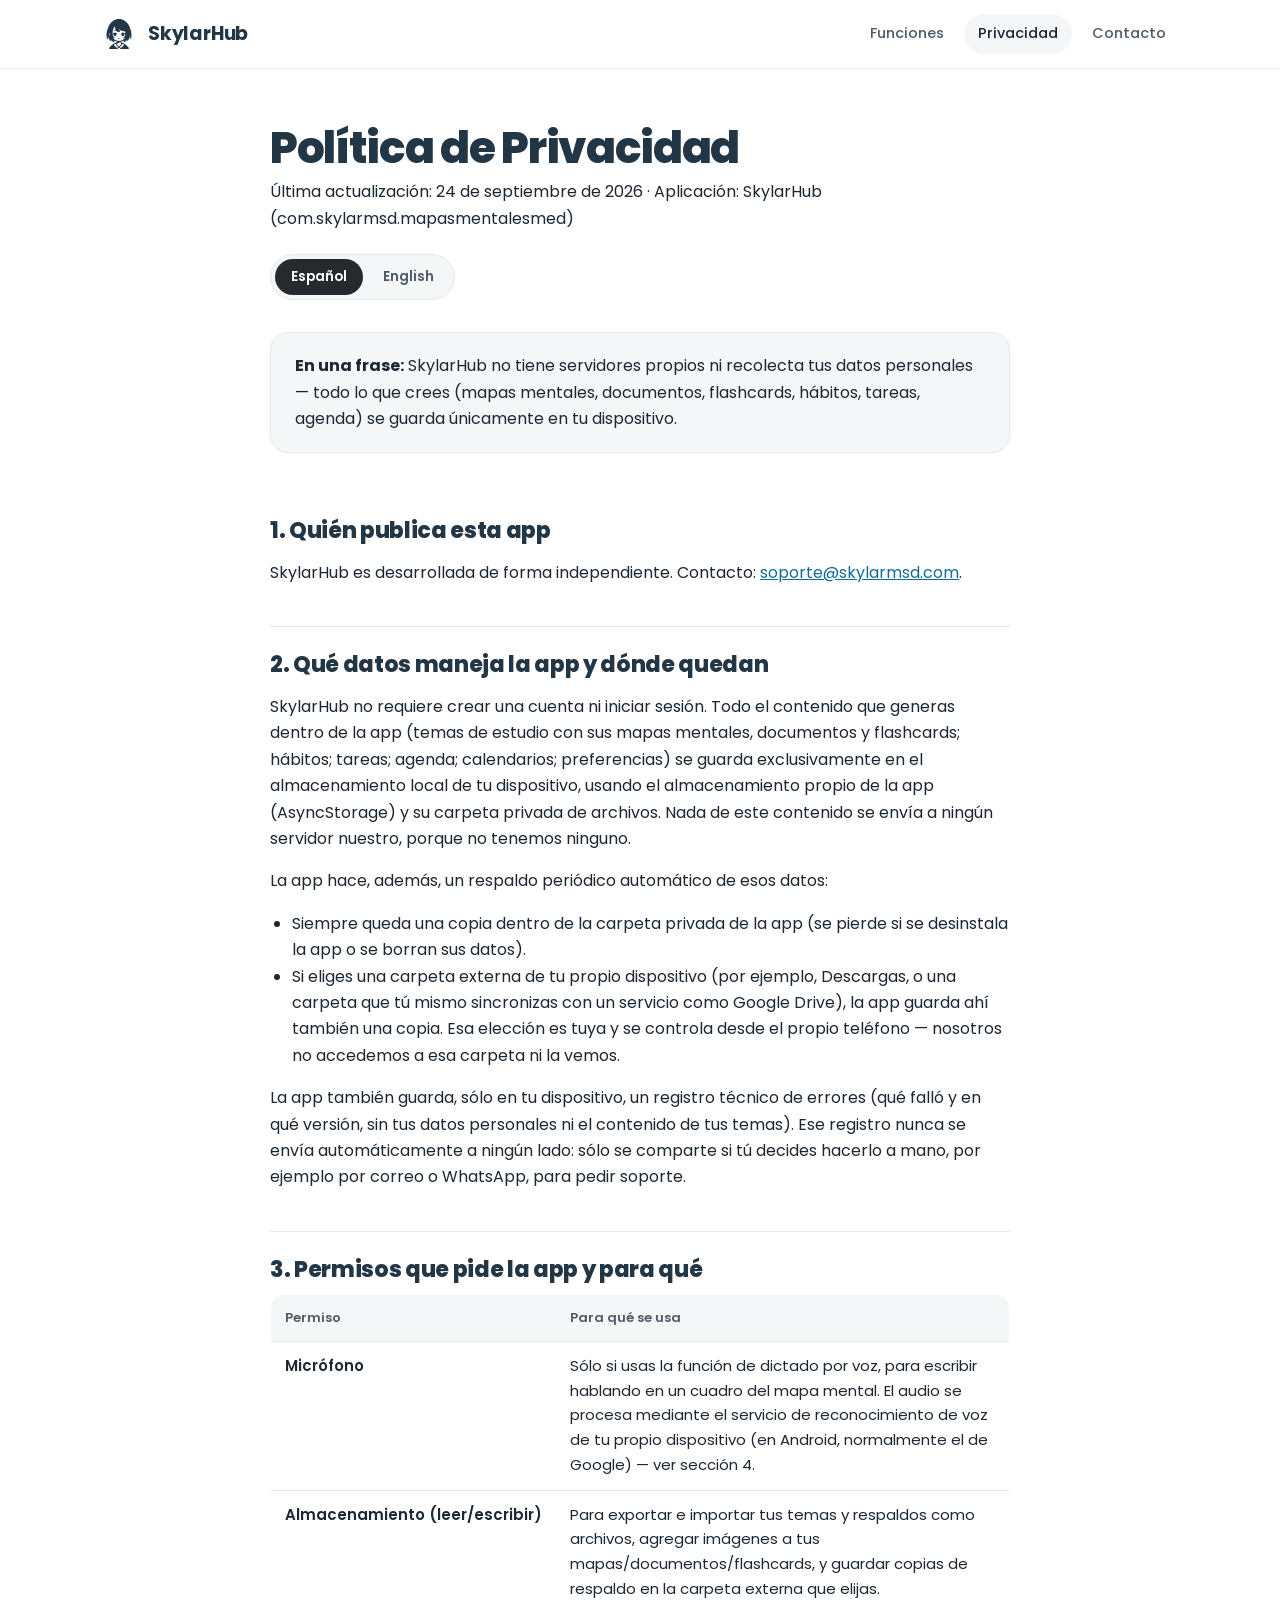
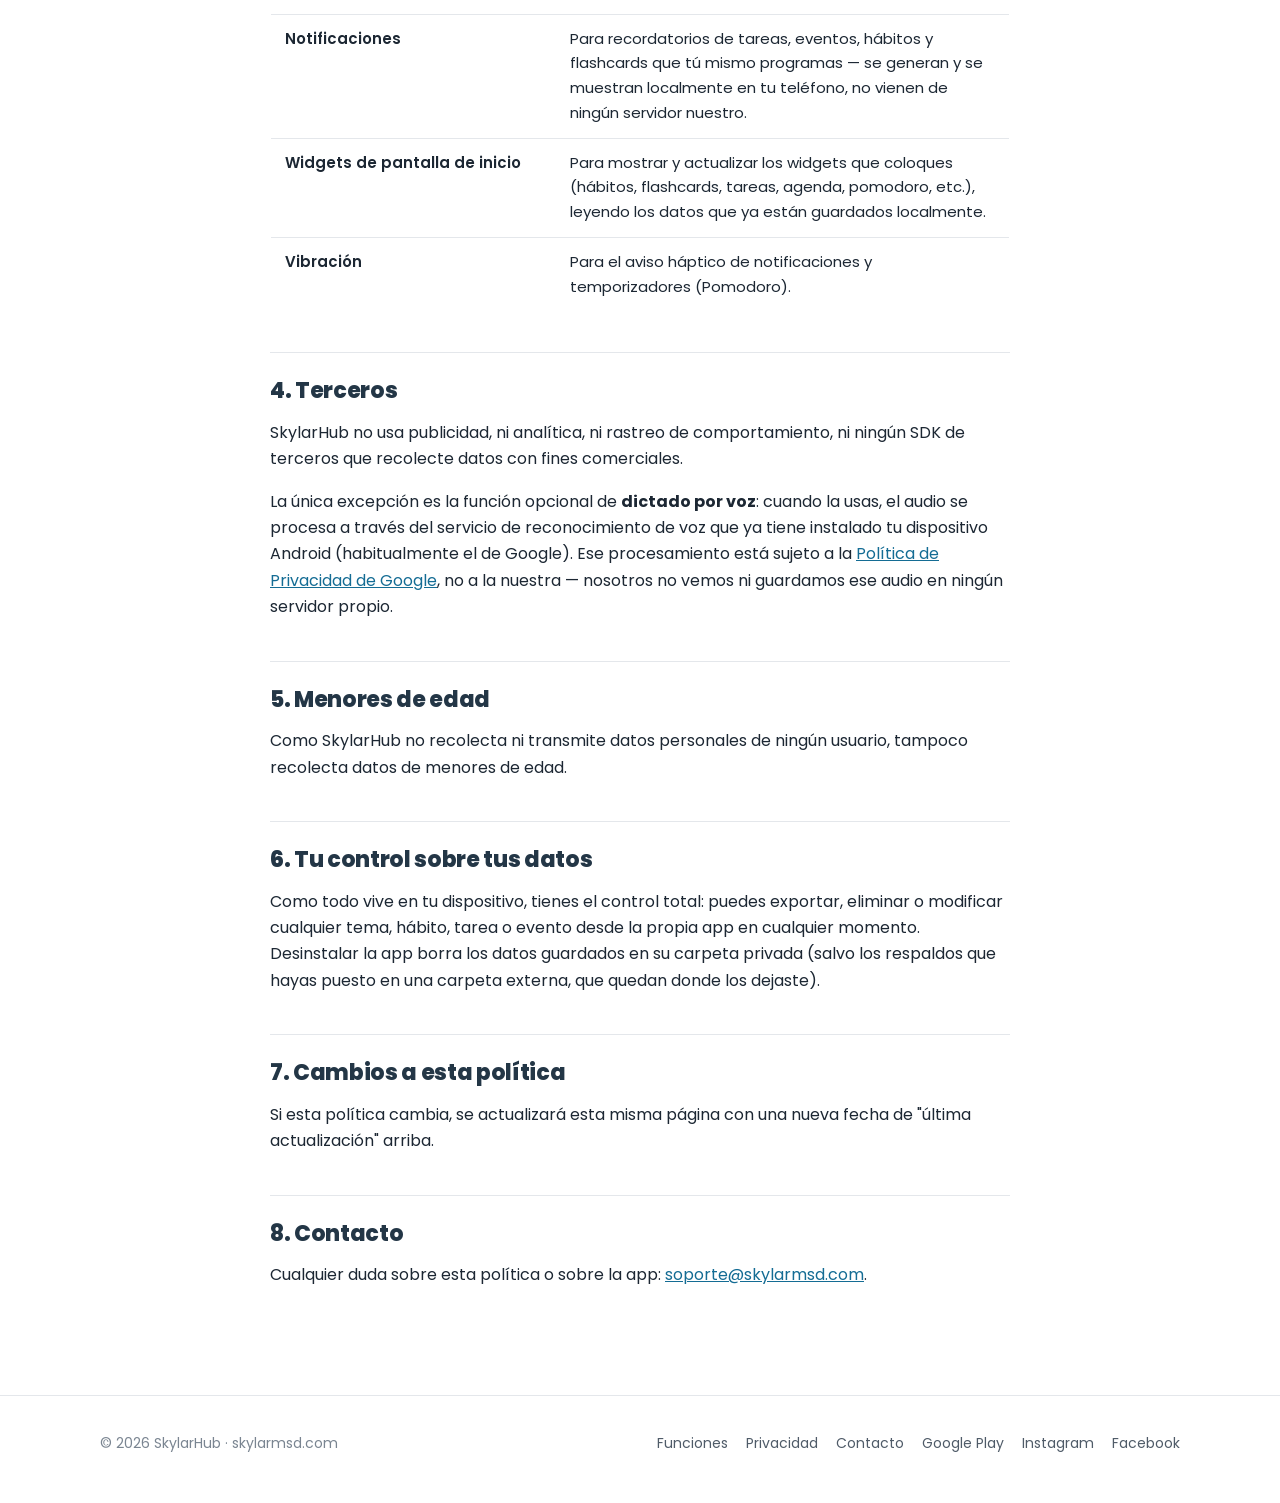
==== privacidad.html @ e709e245 "Add files via upload" ====
<!DOCTYPE html>
<html lang="es">
<head>
<meta charset="UTF-8">
<meta name="viewport" content="width=device-width, initial-scale=1">
<title>Política de Privacidad / Privacy Policy — SkylarHub</title>
<meta name="description" content="Política de privacidad de SkylarHub. La app no recolecta datos personales: todo se guarda únicamente en tu dispositivo.">
<link rel="canonical" href="https://skylarmsd.com/privacidad">
<link rel="icon" type="image/png" sizes="32x32" href="assets/favicon-32.png">
<link rel="apple-touch-icon" href="assets/apple-touch-icon.png">
<link rel="preconnect" href="https://fonts.googleapis.com">
<link rel="preconnect" href="https://fonts.gstatic.com" crossorigin>
<link href="https://fonts.googleapis.com/css2?family=Poppins:wght@400;500;600;700;800&display=swap" rel="stylesheet">
<link rel="stylesheet" href="assets/style.css">
</head>
<body>

<header class="nav">
  <div class="wrap">
    <a class="brand" href="/"><img class="logo-img" src="assets/logo.png" alt="" width="38" height="38"><span>SkylarHub</span></a>
    <nav aria-label="Principal">
      <ul>
        <li><a href="/#funciones">Funciones</a></li>
        <li><a href="/privacidad" aria-current="page">Privacidad</a></li>
        <li><a href="/#contacto">Contacto</a></li>
      </ul>
    </nav>
  </div>
</header>

<main class="doc">

  <h1 id="titulo">Política de Privacidad</h1>
  <p class="meta" id="meta">Última actualización: 24 de septiembre de 2026 · Aplicación: SkylarHub (com.skylarmsd.mapasmentalesmed)</p>

  <div class="lang" role="group" aria-label="Idioma / Language">
    <button type="button" data-l="es" aria-pressed="true">Español</button>
    <button type="button" data-l="en" aria-pressed="false">English</button>
  </div>

  <section id="es" lang="es">

    <p class="resumen"><strong>En una frase:</strong> SkylarHub no tiene servidores propios ni recolecta tus datos personales — todo lo que crees (mapas mentales, documentos, flashcards, hábitos, tareas, agenda) se guarda únicamente en tu dispositivo.</p>

    <h2>1. Quién publica esta app</h2>
    <p>SkylarHub es desarrollada de forma independiente. Contacto: <a href="mailto:soporte@skylarmsd.com">soporte@skylarmsd.com</a>.</p>

    <h2>2. Qué datos maneja la app y dónde quedan</h2>
    <p>SkylarHub no requiere crear una cuenta ni iniciar sesión. Todo el contenido que generas dentro de la app (temas de estudio con sus mapas mentales, documentos y flashcards; hábitos; tareas; agenda; calendarios; preferencias) se guarda exclusivamente en el almacenamiento local de tu dispositivo, usando el almacenamiento propio de la app (AsyncStorage) y su carpeta privada de archivos. Nada de este contenido se envía a ningún servidor nuestro, porque no tenemos ninguno.</p>
    <p>La app hace, además, un respaldo periódico automático de esos datos:</p>
    <ul>
      <li>Siempre queda una copia dentro de la carpeta privada de la app (se pierde si se desinstala la app o se borran sus datos).</li>
      <li>Si eliges una carpeta externa de tu propio dispositivo (por ejemplo, Descargas, o una carpeta que tú mismo sincronizas con un servicio como Google Drive), la app guarda ahí también una copia. Esa elección es tuya y se controla desde el propio teléfono — nosotros no accedemos a esa carpeta ni la vemos.</li>
    </ul>
    <p>La app también guarda, sólo en tu dispositivo, un registro técnico de errores (qué falló y en qué versión, sin tus datos personales ni el contenido de tus temas). Ese registro nunca se envía automáticamente a ningún lado: sólo se comparte si tú decides hacerlo a mano, por ejemplo por correo o WhatsApp, para pedir soporte.</p>

    <h2>3. Permisos que pide la app y para qué</h2>
    <table class="tabla">
      <tr><th>Permiso</th><th>Para qué se usa</th></tr>
      <tr><td>Micrófono</td><td>Sólo si usas la función de dictado por voz, para escribir hablando en un cuadro del mapa mental. El audio se procesa mediante el servicio de reconocimiento de voz de tu propio dispositivo (en Android, normalmente el de Google) — ver sección 4.</td></tr>
      <tr><td>Almacenamiento (leer/escribir)</td><td>Para exportar e importar tus temas y respaldos como archivos, agregar imágenes a tus mapas/documentos/flashcards, y guardar copias de respaldo en la carpeta externa que elijas.</td></tr>
      <tr><td>Notificaciones</td><td>Para recordatorios de tareas, eventos, hábitos y flashcards que tú mismo programas — se generan y se muestran localmente en tu teléfono, no vienen de ningún servidor nuestro.</td></tr>
      <tr><td>Widgets de pantalla de inicio</td><td>Para mostrar y actualizar los widgets que coloques (hábitos, flashcards, tareas, agenda, pomodoro, etc.), leyendo los datos que ya están guardados localmente.</td></tr>
      <tr><td>Vibración</td><td>Para el aviso háptico de notificaciones y temporizadores (Pomodoro).</td></tr>
    </table>

    <h2>4. Terceros</h2>
    <p>SkylarHub no usa publicidad, ni analítica, ni rastreo de comportamiento, ni ningún SDK de terceros que recolecte datos con fines comerciales.</p>
    <p>La única excepción es la función opcional de <strong>dictado por voz</strong>: cuando la usas, el audio se procesa a través del servicio de reconocimiento de voz que ya tiene instalado tu dispositivo Android (habitualmente el de Google). Ese procesamiento está sujeto a la <a href="https://policies.google.com/privacy" target="_blank" rel="noopener">Política de Privacidad de Google</a>, no a la nuestra — nosotros no vemos ni guardamos ese audio en ningún servidor propio.</p>

    <h2>5. Menores de edad</h2>
    <p>Como SkylarHub no recolecta ni transmite datos personales de ningún usuario, tampoco recolecta datos de menores de edad.</p>

    <h2>6. Tu control sobre tus datos</h2>
    <p>Como todo vive en tu dispositivo, tienes el control total: puedes exportar, eliminar o modificar cualquier tema, hábito, tarea o evento desde la propia app en cualquier momento. Desinstalar la app borra los datos guardados en su carpeta privada (salvo los respaldos que hayas puesto en una carpeta externa, que quedan donde los dejaste).</p>

    <h2>7. Cambios a esta política</h2>
    <p>Si esta política cambia, se actualizará esta misma página con una nueva fecha de "última actualización" arriba.</p>

    <h2>8. Contacto</h2>
    <p>Cualquier duda sobre esta política o sobre la app: <a href="mailto:soporte@skylarmsd.com">soporte@skylarmsd.com</a>.</p>

  </section>

  <section id="en" lang="en" hidden>

    <p class="resumen"><strong>In one sentence:</strong> SkylarHub has no servers of its own and does not collect your personal data — everything you create (mind maps, documents, flashcards, habits, tasks, calendar) is stored only on your device.</p>

    <h2>1. Who publishes this app</h2>
    <p>SkylarHub is developed independently. Contact: <a href="mailto:soporte@skylarmsd.com">soporte@skylarmsd.com</a>.</p>

    <h2>2. What data the app handles and where it lives</h2>
    <p>SkylarHub does not require creating an account or signing in. All the content you create inside the app (study topics with their mind maps, documents and flashcards; habits; tasks; calendar/agenda; preferences) is stored exclusively in your device's local storage, using the app's own storage (AsyncStorage) and its private file folder. None of this content is sent to any server of ours, because we don't have one.</p>
    <p>The app also makes a periodic automatic backup of that data:</p>
    <ul>
      <li>A copy always stays inside the app's private folder (lost if you uninstall the app or clear its data).</li>
      <li>If you choose an external folder on your own device (for example Downloads, or a folder you yourself sync with a service like Google Drive), the app also saves a copy there. That choice is yours and is controlled from your own phone — we do not access or see that folder.</li>
    </ul>
    <p>The app also keeps, only on your device, a technical error log (what failed and in which app version, without your personal data or your topics' content). That log is never sent anywhere automatically: it is only shared if you choose to do so manually, e.g. by email or messaging app, to request support.</p>

    <h2>3. Permissions the app requests and why</h2>
    <table class="tabla">
      <tr><th>Permission</th><th>What it's used for</th></tr>
      <tr><td>Microphone</td><td>Only if you use the voice dictation feature, to write into a mind-map box by speaking. The audio is processed through your own device's speech-recognition service (on Android, typically Google's) — see section 4.</td></tr>
      <tr><td>Storage (read/write)</td><td>To export and import your topics and backups as files, add images to your maps/documents/flashcards, and save backup copies to the external folder you choose.</td></tr>
      <tr><td>Notifications</td><td>For reminders about tasks, events, habits and flashcards that you schedule yourself — they are generated and shown locally on your phone, not sent from any server of ours.</td></tr>
      <tr><td>Home-screen widgets</td><td>To display and update the widgets you place (habits, flashcards, tasks, agenda, pomodoro, etc.), reading the data already stored locally.</td></tr>
      <tr><td>Vibration</td><td>For haptic feedback on notifications and timers (Pomodoro).</td></tr>
    </table>

    <h2>4. Third parties</h2>
    <p>SkylarHub does not use advertising, analytics, behavioral tracking, or any third-party SDK that collects data for commercial purposes.</p>
    <p>The only exception is the optional <strong>voice dictation</strong> feature: when you use it, the audio is processed through the speech-recognition service already installed on your Android device (typically Google's). That processing is subject to <a href="https://policies.google.com/privacy" target="_blank" rel="noopener">Google's Privacy Policy</a>, not ours — we never see or store that audio on any server of our own.</p>

    <h2>5. Children's privacy</h2>
    <p>Since SkylarHub does not collect or transmit personal data from any user, it does not collect data from children either.</p>

    <h2>6. Your control over your data</h2>
    <p>Since everything lives on your device, you have full control: you can export, delete or edit any topic, habit, task or event from within the app at any time. Uninstalling the app removes the data stored in its private folder (except for backups you placed yourself in an external folder, which stay where you left them).</p>

    <h2>7. Changes to this policy</h2>
    <p>If this policy changes, this same page will be updated with a new "last updated" date at the top.</p>

    <h2>8. Contact</h2>
    <p>Any questions about this policy or the app: <a href="mailto:soporte@skylarmsd.com">soporte@skylarmsd.com</a>.</p>

  </section>

</main>

<footer>
  <div class="wrap">
    <span>© <span id="y">2026</span> SkylarHub · skylarmsd.com</span>
    <nav aria-label="Pie de página">
      <a href="/#funciones">Funciones</a>
      <a href="/privacidad">Privacidad</a>
      <a href="/#contacto">Contacto</a>
      <a href="https://play.google.com/store/apps/details?id=com.skylarmsd.mapasmentalesmed" target="_blank" rel="noopener">Google Play</a>
      <a href="https://www.instagram.com/skylarmsd/" target="_blank" rel="noopener" aria-label="Instagram">Instagram</a>
      <a href="https://www.facebook.com/profile.php?id=61578050750793" target="_blank" rel="noopener" aria-label="Facebook">Facebook</a>
    </nav>
  </div>
</footer>

<script>
(function(){
  var T={
    es:{t:"Política de Privacidad",m:"Última actualización: 24 de septiembre de 2026 · Aplicación: SkylarHub (com.skylarmsd.mapasmentalesmed)"},
    en:{t:"Privacy Policy",m:"Last updated: September 24, 2026 · App: SkylarHub (com.skylarmsd.mapasmentalesmed)"}
  };
  function set(l){
    document.getElementById('es').hidden=l!=='es';
    document.getElementById('en').hidden=l!=='en';
    document.getElementById('titulo').textContent=T[l].t;
    document.getElementById('meta').textContent=T[l].m;
    document.documentElement.lang=l;
    document.querySelectorAll('.lang button').forEach(function(b){b.setAttribute('aria-pressed',b.dataset.l===l)});
    try{history.replaceState(null,'',l==='en'?'#en':location.pathname)}catch(e){}
  }
  document.querySelectorAll('.lang button').forEach(function(b){b.addEventListener('click',function(){set(b.dataset.l)})});
  if(location.hash==='#en')set('en');
  document.getElementById('y').textContent=new Date().getFullYear();
})();
</script>
</body>
</html>
---- assets/style.css ----
:root{
  --ink:#1c2733;
  --ink-2:#4f5b68;
  --ink-3:#7a8591;
  --navy:#233646;
  --bg:#ffffff;
  --bg-soft:#f5f6f8;
  --card:#ffffff;
  --line:#e4e7eb;
  --dark:#26292d;
  --on-dark:#ffffff;
  --accent:#146C94;
  --shadow:0 1px 2px rgba(20,30,40,.05),0 10px 30px rgba(20,30,40,.07);
  --radius:20px;
  --max:1120px;
  color-scheme:light dark;
}
@media (prefers-color-scheme:dark){
  :root:not([data-theme="light"]){
    --ink:#eef1f4;--ink-2:#b4bdc7;--ink-3:#8993a0;--navy:#dbe6ef;
    --bg:#111418;--bg-soft:#171b20;--card:#1a1f25;--line:#2a313a;
    --dark:#eef1f4;--on-dark:#111418;--accent:#5fb4d6;
    --shadow:0 1px 2px rgba(0,0,0,.4),0 10px 30px rgba(0,0,0,.35);
  }
  :root:not([data-theme="light"]) .logo-img{filter:brightness(0) invert(.9)}
}
*{box-sizing:border-box}
html{scroll-behavior:smooth;scroll-padding-top:84px}
body{margin:0;background:var(--bg);color:var(--ink);font-family:"Poppins",system-ui,-apple-system,"Segoe UI",Roboto,sans-serif;line-height:1.65;-webkit-font-smoothing:antialiased}
img{max-width:100%;height:auto;display:block}
a{color:var(--accent)}
.wrap{max-width:var(--max);margin:0 auto;padding:0 20px}
.sr{position:absolute;left:-9999px}

/* nav */
.nav{position:sticky;top:0;z-index:20;background:color-mix(in srgb,var(--bg) 88%,transparent);backdrop-filter:saturate(1.4) blur(12px);border-bottom:1px solid var(--line)}
.nav .wrap{display:flex;align-items:center;justify-content:space-between;height:68px}
.brand{display:flex;align-items:center;gap:10px;text-decoration:none;color:var(--navy);font-weight:700;font-size:19px;letter-spacing:-.01em}
.brand img{width:38px;height:38px}
.nav ul{display:flex;gap:6px;list-style:none;margin:0;padding:0}
.nav ul a{display:block;padding:8px 14px;border-radius:999px;text-decoration:none;color:var(--ink-2);font-size:14.5px;font-weight:500}
.nav ul a:hover,.nav ul a[aria-current]{background:var(--bg-soft);color:var(--ink)}
@media(max-width:640px){.nav ul a{padding:8px 10px;font-size:13.5px}.brand span{display:none}}

/* hero */
.hero{padding:72px 0 40px;overflow:hidden;background:radial-gradient(900px 420px at 80% 0,var(--bg-soft),transparent 70%)}
.hero .wrap{display:grid;grid-template-columns:1.05fr .95fr;gap:40px;align-items:center}
.eyebrow{display:inline-block;font-size:13px;font-weight:600;color:var(--ink-2);background:var(--bg-soft);border:1px solid var(--line);padding:6px 14px;border-radius:999px;margin-bottom:22px}
h1{font-size:clamp(38px,5.6vw,64px);line-height:1.05;letter-spacing:-.03em;margin:0 0 20px;color:var(--navy);font-weight:800}
.lead{font-size:clamp(17px,2vw,20px);color:var(--ink-2);max-width:34em;margin:0 0 30px}
.cta{display:flex;flex-wrap:wrap;gap:12px;align-items:center}
.btn{display:inline-flex;align-items:center;gap:8px;padding:14px 24px;border-radius:14px;background:var(--dark);color:var(--on-dark);text-decoration:none;font-weight:600;font-size:15.5px;border:0}
.btn.ghost{background:transparent;color:var(--ink);border:1px solid var(--line)}
.btn[aria-disabled]{cursor:default;opacity:.92}
.phones{position:relative;height:560px}
.phones img{position:absolute;width:250px;border-radius:30px;border:6px solid #1e2024;box-shadow:var(--shadow);background:#fff}
.phones img:nth-child(1){left:2%;top:60px;transform:rotate(-5deg)}
.phones img:nth-child(2){left:28%;top:0;z-index:2;width:270px}
.phones img:nth-child(3){right:0;top:74px;transform:rotate(5deg)}
@media(max-width:900px){
  .hero{padding-top:44px}
  .hero .wrap{grid-template-columns:1fr}
  .phones{height:470px;max-width:520px;margin:0 auto;width:100%}
  .phones img{width:190px}.phones img:nth-child(2){width:210px;left:30%}
}

/* sections */
section.s{padding:84px 0}
section.s.soft{background:var(--bg-soft)}
.kicker{font-size:13px;font-weight:700;letter-spacing:.08em;text-transform:uppercase;color:var(--ink-3);margin:0 0 10px}
h2{font-size:clamp(28px,3.6vw,42px);line-height:1.12;letter-spacing:-.025em;margin:0 0 14px;color:var(--navy);font-weight:800}
.sub{color:var(--ink-2);font-size:18px;max-width:40em;margin:0 0 44px}
.grid{display:grid;gap:18px}
.g4{grid-template-columns:repeat(4,1fr)}.g3{grid-template-columns:repeat(3,1fr)}.g2{grid-template-columns:repeat(2,1fr)}
@media(max-width:960px){.g4{grid-template-columns:repeat(2,1fr)}.g3{grid-template-columns:repeat(2,1fr)}}
@media(max-width:600px){.g4,.g3,.g2{grid-template-columns:1fr}}
.card{background:var(--card);border:1px solid var(--line);border-radius:var(--radius);padding:26px}
.card h3{font-size:18px;margin:14px 0 8px;color:var(--ink);font-weight:700;letter-spacing:-.01em}
.card p{margin:0;color:var(--ink-2);font-size:15.5px}
.card ul{margin:10px 0 0;padding-left:18px;color:var(--ink-2);font-size:15px}
.card li{margin:4px 0}
.ico{width:46px;height:46px;border-radius:14px;background:var(--dark);color:var(--on-dark);display:grid;place-items:center}
.ico svg{width:24px;height:24px;stroke:currentColor;fill:none;stroke-width:1.8;stroke-linecap:round;stroke-linejoin:round}

/* study trio */
.trio{display:grid;grid-template-columns:repeat(3,1fr);gap:18px;margin-bottom:18px}
@media(max-width:760px){.trio{grid-template-columns:1fr}}
.trio .card{background:var(--dark);color:var(--on-dark);border:0}
.trio .card h3,.trio .card p{color:var(--on-dark)}
.trio .card p{opacity:.8}
.trio .n{font-size:13px;font-weight:700;opacity:.6;letter-spacing:.08em}

/* tdah */
.split{display:grid;grid-template-columns:1fr 1fr;gap:56px;align-items:center}
@media(max-width:860px){.split{grid-template-columns:1fr;gap:32px}}
.split img{width:100%;max-width:340px;margin:0 auto;border-radius:30px;border:6px solid #1e2024;box-shadow:var(--shadow)}
.checks{list-style:none;padding:0;margin:24px 0 0}
.checks li{display:flex;gap:12px;margin:12px 0;color:var(--ink-2);font-size:16.5px}
.checks li:before{content:"";flex:none;width:22px;height:22px;margin-top:3px;border-radius:50%;background:var(--dark) url("data:image/svg+xml,%3Csvg xmlns='http://www.w3.org/2000/svg' viewBox='0 0 24 24' fill='none' stroke='white' stroke-width='3.2' stroke-linecap='round' stroke-linejoin='round'%3E%3Cpath d='M6 12.5l4 4 8-9'/%3E%3C/svg%3E") center/13px no-repeat}

/* gallery */
.gallery{display:flex;gap:18px;overflow-x:auto;padding:6px 20px 28px;scroll-snap-type:x mandatory;-webkit-overflow-scrolling:touch}
.gallery img{flex:none;width:250px;scroll-snap-align:center;border-radius:28px;border:5px solid #1e2024;box-shadow:var(--shadow);background:#fff}
.gallery::before,.gallery::after{content:"";flex:0 0 max(0px,calc((100vw - var(--max))/2 - 20px))}

/* contact */
.contact .card{display:flex;flex-direction:column;gap:6px}
.contact .mail{margin-top:auto;padding-top:14px;font-weight:600;font-size:15.5px;word-break:break-all}
.note{margin-top:26px;color:var(--ink-3);font-size:14.5px}

/* privacy card */
.pv{display:flex;flex-wrap:wrap;gap:28px;align-items:center;justify-content:space-between;background:var(--dark);color:var(--on-dark);border-radius:28px;padding:40px}
.pv h2{color:var(--on-dark);margin-bottom:8px;font-size:clamp(24px,3vw,34px)}
.pv p{margin:0;opacity:.82;max-width:34em}
.pv .btn{background:var(--on-dark);color:var(--dark)}

/* footer */
footer{border-top:1px solid var(--line);padding:36px 0 48px;color:var(--ink-3);font-size:14px}
footer .wrap{display:flex;flex-wrap:wrap;gap:16px;justify-content:space-between;align-items:center}
footer nav{display:flex;gap:18px;flex-wrap:wrap}
footer a{color:var(--ink-2);text-decoration:none}
footer a:hover{text-decoration:underline}

/* legal page */
.doc{max-width:780px;margin:0 auto;padding:56px 20px 90px}
.doc h1{font-size:clamp(30px,4.4vw,44px);margin-bottom:8px}
.meta{color:var(--ink-3);font-size:14px;margin:0}
.lang{display:inline-flex;gap:4px;margin:22px 0 6px;padding:4px;background:var(--bg-soft);border:1px solid var(--line);border-radius:999px}
.lang button{font:inherit;font-size:13.5px;font-weight:600;border:0;background:transparent;color:var(--ink-2);padding:7px 16px;border-radius:999px;cursor:pointer}
.lang button[aria-pressed="true"]{background:var(--dark);color:var(--on-dark)}
.resumen{background:var(--bg-soft);border:1px solid var(--line);border-radius:18px;padding:20px 24px;margin:26px 0 8px;font-size:16.5px}
.doc h2{font-size:22px;letter-spacing:-.015em;margin:40px 0 10px;padding-top:26px;border-top:1px solid var(--line)}
.doc section>h2:first-of-type{border-top:0}
.doc p,.doc li{color:var(--ink);font-size:16px}
.doc ul{padding-left:22px}
.tabla{width:100%;border-collapse:collapse;margin:12px 0;font-size:15px;border:1px solid var(--line);border-radius:14px;overflow:hidden}
.tabla th,.tabla td{text-align:left;padding:12px 14px;border-bottom:1px solid var(--line);vertical-align:top}
.tabla tr:last-child td{border-bottom:0}
.tabla th{background:var(--bg-soft);color:var(--ink-2);font-size:13px;font-weight:600}
.tabla td:first-child{font-weight:600;white-space:nowrap}
@media(max-width:600px){.tabla td:first-child{white-space:normal}}
[hidden]{display:none!important}

.btn svg{width:18px;height:18px;fill:currentColor}
.nav ul a.navcta{background:var(--dark);color:var(--on-dark)}
.nav ul a.navcta:hover{background:var(--dark);color:var(--on-dark);opacity:.9}
@media(max-width:520px){.nav ul li:nth-child(2){display:none}}
footer nav{gap:14px 18px}
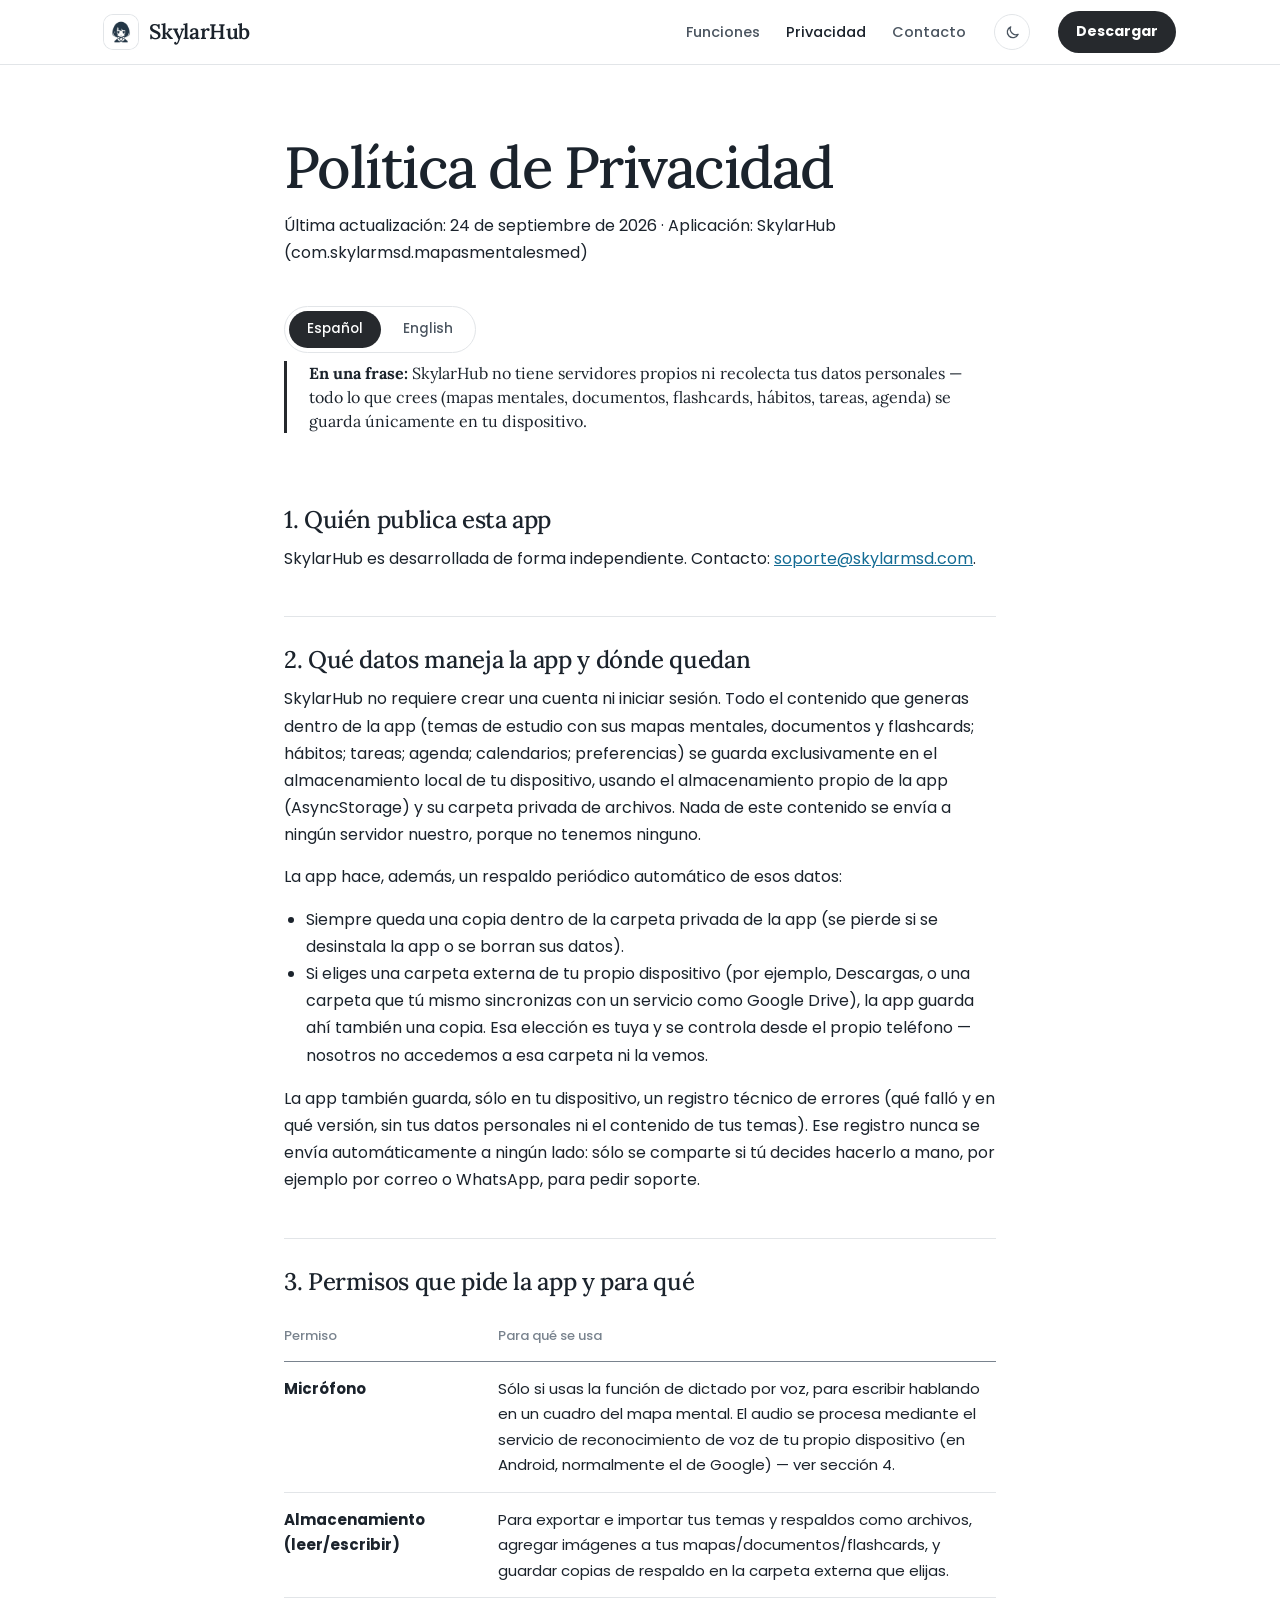
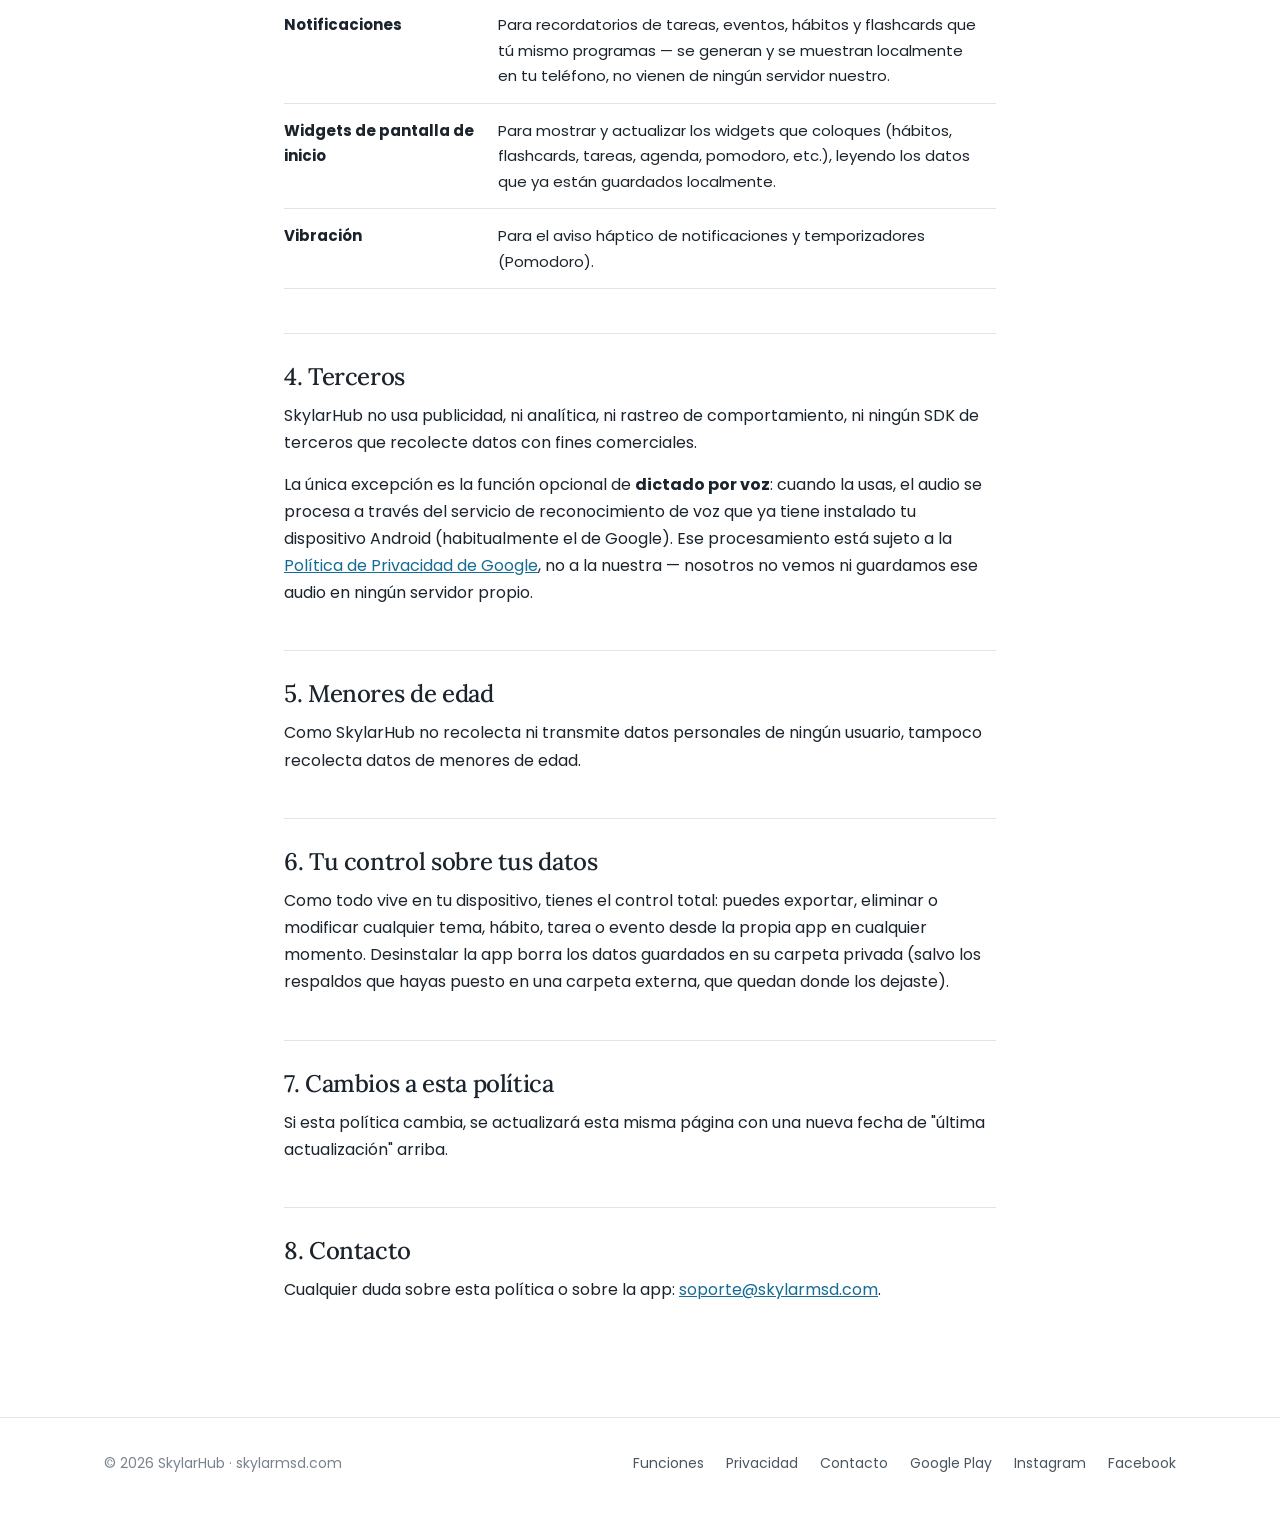
==== commit 56b42a52: "Add files via upload" ====
--- a/privacidad.html
+++ b/privacidad.html
@@ -6,25 +6,27 @@
 <title>Política de Privacidad / Privacy Policy — SkylarHub</title>
 <meta name="description" content="Política de privacidad de SkylarHub. La app no recolecta datos personales: todo se guarda únicamente en tu dispositivo.">
 <link rel="canonical" href="https://skylarmsd.com/privacidad">
-<link rel="icon" type="image/png" sizes="32x32" href="assets/favicon-32.png">
-<link rel="apple-touch-icon" href="assets/apple-touch-icon.png">
-<link rel="preconnect" href="https://fonts.googleapis.com">
-<link rel="preconnect" href="https://fonts.gstatic.com" crossorigin>
-<link href="https://fonts.googleapis.com/css2?family=Poppins:wght@400;500;600;700;800&display=swap" rel="stylesheet">
-<link rel="stylesheet" href="assets/style.css">
+<link rel="icon" type="image/png" sizes="32x32" href="/assets/favicon-32.png">
+<link rel="apple-touch-icon" href="/assets/apple-touch-icon.png">
+<script>try{var t=localStorage.getItem('tema');if(t)document.documentElement.setAttribute('data-theme',t)}catch(e){}</script>
+<link rel="preload" href="/assets/fonts/lora.woff2" as="font" type="font/woff2" crossorigin>
+<link rel="stylesheet" href="/assets/style.css">
 </head>
 <body>
 
-<header class="nav">
+<header class="top">
   <div class="wrap">
-    <a class="brand" href="/"><img class="logo-img" src="assets/logo.png" alt="" width="38" height="38"><span>SkylarHub</span></a>
-    <nav aria-label="Principal">
-      <ul>
-        <li><a href="/#funciones">Funciones</a></li>
-        <li><a href="/privacidad" aria-current="page">Privacidad</a></li>
-        <li><a href="/#contacto">Contacto</a></li>
-      </ul>
+    <a class="brand" href="/"><img src="/assets/icon-192.png" alt="" width="34" height="34">SkylarHub</a>
+    <nav class="links" aria-label="Principal">
+      <a href="/#funciones">Funciones</a>
+      <a href="/privacidad" aria-current="page">Privacidad</a>
+      <a href="/#contacto">Contacto</a>
     </nav>
+    <button class="tbtn" id="tema" type="button" aria-label="Cambiar entre modo claro y oscuro">
+      <svg class="moon" viewBox="0 0 24 24"><path d="M20 14.5A8 8 0 0 1 9.5 4 8 8 0 1 0 20 14.5z"/></svg>
+      <svg class="sun" viewBox="0 0 24 24"><circle cx="12" cy="12" r="4"/><path d="M12 2v2M12 20v2M2 12h2M20 12h2M4.9 4.9l1.4 1.4M17.7 17.7l1.4 1.4M19.1 4.9l-1.4 1.4M6.3 17.7l-1.4 1.4"/></svg>
+    </button>
+    <a class="get" href="https://play.google.com/store/apps/details?id=com.skylarmsd.mapasmentalesmed" target="_blank" rel="noopener">Descargar</a>
   </div>
 </header>
 
@@ -136,8 +138,8 @@
       <a href="/privacidad">Privacidad</a>
       <a href="/#contacto">Contacto</a>
       <a href="https://play.google.com/store/apps/details?id=com.skylarmsd.mapasmentalesmed" target="_blank" rel="noopener">Google Play</a>
-      <a href="https://www.instagram.com/skylarmsd/" target="_blank" rel="noopener" aria-label="Instagram">Instagram</a>
-      <a href="https://www.facebook.com/profile.php?id=61578050750793" target="_blank" rel="noopener" aria-label="Facebook">Facebook</a>
+      <a href="https://www.instagram.com/skylarmsd/" target="_blank" rel="noopener">Instagram</a>
+      <a href="https://www.facebook.com/profile.php?id=61578050750793" target="_blank" rel="noopener">Facebook</a>
     </nav>
   </div>
 </footer>
@@ -155,12 +157,12 @@
     document.getElementById('meta').textContent=T[l].m;
     document.documentElement.lang=l;
     document.querySelectorAll('.lang button').forEach(function(b){b.setAttribute('aria-pressed',b.dataset.l===l)});
-    try{history.replaceState(null,'',l==='en'?'#en':location.pathname)}catch(e){}
+    try{history.replaceState(null,'',l==='en'?'?lang=en':location.pathname)}catch(e){}
   }
   document.querySelectorAll('.lang button').forEach(function(b){b.addEventListener('click',function(){set(b.dataset.l)})});
-  if(location.hash==='#en')set('en');
-  document.getElementById('y').textContent=new Date().getFullYear();
+  if(new URLSearchParams(location.search).get('lang')==='en')set('en');
 })();
 </script>
+<script src="/assets/site.js" defer></script>
 </body>
 </html>
--- a/assets/style.css
+++ b/assets/style.css
@@ -1,148 +1,149 @@
+@font-face{font-family:"Lora";src:url(fonts/lora.woff2) format("woff2");font-weight:400 700;font-style:normal;font-display:swap}
+@font-face{font-family:"Lora";src:url(fonts/lora-italic.woff2) format("woff2");font-weight:400 700;font-style:italic;font-display:swap}
+@font-face{font-family:"Poppins";src:url(fonts/poppins-regular.woff2) format("woff2");font-weight:400;font-display:swap}
+@font-face{font-family:"Poppins";src:url(fonts/poppins-medium.woff2) format("woff2");font-weight:500;font-display:swap}
+@font-face{font-family:"Poppins";src:url(fonts/poppins-bold.woff2) format("woff2");font-weight:600 700;font-display:swap}
+
 :root{
-  --ink:#1c2733;
-  --ink-2:#4f5b68;
-  --ink-3:#7a8591;
-  --navy:#233646;
-  --bg:#ffffff;
-  --bg-soft:#f5f6f8;
-  --card:#ffffff;
-  --line:#e4e7eb;
-  --dark:#26292d;
-  --on-dark:#ffffff;
-  --accent:#146C94;
-  --shadow:0 1px 2px rgba(20,30,40,.05),0 10px 30px rgba(20,30,40,.07);
-  --radius:20px;
+  --ink:#1b232c;--ink-2:#4b5560;--ink-3:#79838e;
+  --bg:#ffffff;--bg-2:#f4f5f6;--line:#e2e5e8;
+  --strong:#26292d;--on-strong:#ffffff;
+  --link:#146C94;
+  --frame:#d5d9dd;
+  --shadow:0 24px 60px -24px rgba(20,30,40,.28);
+  --serif:"Lora",Georgia,"Times New Roman",serif;
+  --sans:"Poppins",system-ui,-apple-system,"Segoe UI",Roboto,sans-serif;
   --max:1120px;
-  color-scheme:light dark;
+  color-scheme:light;
 }
-@media (prefers-color-scheme:dark){
-  :root:not([data-theme="light"]){
-    --ink:#eef1f4;--ink-2:#b4bdc7;--ink-3:#8993a0;--navy:#dbe6ef;
-    --bg:#111418;--bg-soft:#171b20;--card:#1a1f25;--line:#2a313a;
-    --dark:#eef1f4;--on-dark:#111418;--accent:#5fb4d6;
-    --shadow:0 1px 2px rgba(0,0,0,.4),0 10px 30px rgba(0,0,0,.35);
-  }
-  :root:not([data-theme="light"]) .logo-img{filter:brightness(0) invert(.9)}
-}
-*{box-sizing:border-box}
-html{scroll-behavior:smooth;scroll-padding-top:84px}
-body{margin:0;background:var(--bg);color:var(--ink);font-family:"Poppins",system-ui,-apple-system,"Segoe UI",Roboto,sans-serif;line-height:1.65;-webkit-font-smoothing:antialiased}
-img{max-width:100%;height:auto;display:block}
-a{color:var(--accent)}
-.wrap{max-width:var(--max);margin:0 auto;padding:0 20px}
-.sr{position:absolute;left:-9999px}
-
-/* nav */
-.nav{position:sticky;top:0;z-index:20;background:color-mix(in srgb,var(--bg) 88%,transparent);backdrop-filter:saturate(1.4) blur(12px);border-bottom:1px solid var(--line)}
-.nav .wrap{display:flex;align-items:center;justify-content:space-between;height:68px}
-.brand{display:flex;align-items:center;gap:10px;text-decoration:none;color:var(--navy);font-weight:700;font-size:19px;letter-spacing:-.01em}
-.brand img{width:38px;height:38px}
-.nav ul{display:flex;gap:6px;list-style:none;margin:0;padding:0}
-.nav ul a{display:block;padding:8px 14px;border-radius:999px;text-decoration:none;color:var(--ink-2);font-size:14.5px;font-weight:500}
-.nav ul a:hover,.nav ul a[aria-current]{background:var(--bg-soft);color:var(--ink)}
-@media(max-width:640px){.nav ul a{padding:8px 10px;font-size:13.5px}.brand span{display:none}}
-
-/* hero */
-.hero{padding:72px 0 40px;overflow:hidden;background:radial-gradient(900px 420px at 80% 0,var(--bg-soft),transparent 70%)}
-.hero .wrap{display:grid;grid-template-columns:1.05fr .95fr;gap:40px;align-items:center}
-.eyebrow{display:inline-block;font-size:13px;font-weight:600;color:var(--ink-2);background:var(--bg-soft);border:1px solid var(--line);padding:6px 14px;border-radius:999px;margin-bottom:22px}
-h1{font-size:clamp(38px,5.6vw,64px);line-height:1.05;letter-spacing:-.03em;margin:0 0 20px;color:var(--navy);font-weight:800}
-.lead{font-size:clamp(17px,2vw,20px);color:var(--ink-2);max-width:34em;margin:0 0 30px}
-.cta{display:flex;flex-wrap:wrap;gap:12px;align-items:center}
-.btn{display:inline-flex;align-items:center;gap:8px;padding:14px 24px;border-radius:14px;background:var(--dark);color:var(--on-dark);text-decoration:none;font-weight:600;font-size:15.5px;border:0}
-.btn.ghost{background:transparent;color:var(--ink);border:1px solid var(--line)}
-.btn[aria-disabled]{cursor:default;opacity:.92}
-.phones{position:relative;height:560px}
-.phones img{position:absolute;width:250px;border-radius:30px;border:6px solid #1e2024;box-shadow:var(--shadow);background:#fff}
-.phones img:nth-child(1){left:2%;top:60px;transform:rotate(-5deg)}
-.phones img:nth-child(2){left:28%;top:0;z-index:2;width:270px}
-.phones img:nth-child(3){right:0;top:74px;transform:rotate(5deg)}
-@media(max-width:900px){
-  .hero{padding-top:44px}
-  .hero .wrap{grid-template-columns:1fr}
-  .phones{height:470px;max-width:520px;margin:0 auto;width:100%}
-  .phones img{width:190px}.phones img:nth-child(2){width:210px;left:30%}
+:root[data-theme="dark"]{
+  --ink:#eceff2;--ink-2:#aeb7c0;--ink-3:#808a95;
+  --bg:#0f1317;--bg-2:#161b20;--line:#262d34;
+  --strong:#eceff2;--on-strong:#0f1317;
+  --link:#6cbcdc;--frame:#2c343c;
+  --shadow:0 24px 60px -24px rgba(0,0,0,.7);
+  color-scheme:dark;
 }
 
-/* sections */
-section.s{padding:84px 0}
-section.s.soft{background:var(--bg-soft)}
-.kicker{font-size:13px;font-weight:700;letter-spacing:.08em;text-transform:uppercase;color:var(--ink-3);margin:0 0 10px}
-h2{font-size:clamp(28px,3.6vw,42px);line-height:1.12;letter-spacing:-.025em;margin:0 0 14px;color:var(--navy);font-weight:800}
-.sub{color:var(--ink-2);font-size:18px;max-width:40em;margin:0 0 44px}
-.grid{display:grid;gap:18px}
-.g4{grid-template-columns:repeat(4,1fr)}.g3{grid-template-columns:repeat(3,1fr)}.g2{grid-template-columns:repeat(2,1fr)}
-@media(max-width:960px){.g4{grid-template-columns:repeat(2,1fr)}.g3{grid-template-columns:repeat(2,1fr)}}
-@media(max-width:600px){.g4,.g3,.g2{grid-template-columns:1fr}}
-.card{background:var(--card);border:1px solid var(--line);border-radius:var(--radius);padding:26px}
-.card h3{font-size:18px;margin:14px 0 8px;color:var(--ink);font-weight:700;letter-spacing:-.01em}
-.card p{margin:0;color:var(--ink-2);font-size:15.5px}
-.card ul{margin:10px 0 0;padding-left:18px;color:var(--ink-2);font-size:15px}
-.card li{margin:4px 0}
-.ico{width:46px;height:46px;border-radius:14px;background:var(--dark);color:var(--on-dark);display:grid;place-items:center}
-.ico svg{width:24px;height:24px;stroke:currentColor;fill:none;stroke-width:1.8;stroke-linecap:round;stroke-linejoin:round}
+*{box-sizing:border-box}
+html{scroll-behavior:smooth}
+@media(prefers-reduced-motion:reduce){html{scroll-behavior:auto}}
+body{margin:0;background:var(--bg);color:var(--ink);font-family:var(--sans);font-size:16px;line-height:1.7;-webkit-font-smoothing:antialiased}
+img{display:block;max-width:100%;height:auto}
+a{color:inherit}
+p{margin:0}
+.wrap{max-width:var(--max);margin:0 auto;padding:0 24px}
+:focus-visible{outline:2px solid var(--link);outline-offset:3px;border-radius:4px}
 
-/* study trio */
-.trio{display:grid;grid-template-columns:repeat(3,1fr);gap:18px;margin-bottom:18px}
-@media(max-width:760px){.trio{grid-template-columns:1fr}}
-.trio .card{background:var(--dark);color:var(--on-dark);border:0}
-.trio .card h3,.trio .card p{color:var(--on-dark)}
-.trio .card p{opacity:.8}
-.trio .n{font-size:13px;font-weight:700;opacity:.6;letter-spacing:.08em}
+/* ---------- header ---------- */
+.top{position:sticky;top:0;z-index:30;background:color-mix(in srgb,var(--bg) 92%,transparent);backdrop-filter:blur(14px);border-bottom:1px solid var(--line)}
+.top .wrap{display:flex;align-items:center;height:64px;gap:28px}
+.brand{display:flex;align-items:center;gap:11px;text-decoration:none;font-family:var(--serif);font-weight:600;font-size:21px;letter-spacing:-.01em;margin-right:auto}
+.brand img{width:34px;height:34px;border-radius:9px;box-shadow:0 0 0 1px var(--line)}
+.links{display:flex;gap:26px;font-size:14.5px;font-weight:500}
+.links a{text-decoration:none;color:var(--ink-2)}
+.links a:hover,.links a[aria-current]{color:var(--ink)}
+.tbtn{appearance:none;border:1px solid var(--line);background:transparent;color:var(--ink-2);width:36px;height:36px;border-radius:50%;display:grid;place-items:center;cursor:pointer}
+.tbtn:hover{color:var(--ink);border-color:var(--ink-3)}
+.tbtn svg{width:17px;height:17px;fill:none;stroke:currentColor;stroke-width:1.8;stroke-linecap:round;stroke-linejoin:round}
+.tbtn .sun{display:none}
+:root[data-theme="dark"] .tbtn .sun{display:block}
+:root[data-theme="dark"] .tbtn .moon{display:none}
+.get{font-size:14px;font-weight:600;text-decoration:none;background:var(--strong);color:var(--on-strong);padding:9px 18px;border-radius:999px}
+@media(max-width:720px){.links a:nth-child(2){display:none}.top .wrap{gap:14px}.links{gap:16px}}
+@media(max-width:520px){.links{display:none}}
 
-/* tdah */
-.split{display:grid;grid-template-columns:1fr 1fr;gap:56px;align-items:center}
-@media(max-width:860px){.split{grid-template-columns:1fr;gap:32px}}
-.split img{width:100%;max-width:340px;margin:0 auto;border-radius:30px;border:6px solid #1e2024;box-shadow:var(--shadow)}
-.checks{list-style:none;padding:0;margin:24px 0 0}
-.checks li{display:flex;gap:12px;margin:12px 0;color:var(--ink-2);font-size:16.5px}
-.checks li:before{content:"";flex:none;width:22px;height:22px;margin-top:3px;border-radius:50%;background:var(--dark) url("data:image/svg+xml,%3Csvg xmlns='http://www.w3.org/2000/svg' viewBox='0 0 24 24' fill='none' stroke='white' stroke-width='3.2' stroke-linecap='round' stroke-linejoin='round'%3E%3Cpath d='M6 12.5l4 4 8-9'/%3E%3C/svg%3E") center/13px no-repeat}
+/* ---------- hero ---------- */
+.hero{padding:88px 0 0}
+.hero h1{font-family:var(--serif);font-weight:500;font-size:clamp(42px,7vw,88px);line-height:1.02;letter-spacing:-.035em;margin:0 0 30px;max-width:11.5em}
+.hero h1 em{font-style:italic;font-weight:400}
+.hero .lead{font-size:clamp(17px,1.9vw,20px);color:var(--ink-2);max-width:37em}
+.actions{display:flex;flex-wrap:wrap;gap:22px;align-items:center;margin-top:36px}
+.btn{display:inline-flex;align-items:center;gap:10px;background:var(--strong);color:var(--on-strong);text-decoration:none;font-weight:600;font-size:15px;padding:15px 26px;border-radius:999px}
+.btn svg{width:16px;height:16px;fill:currentColor}
+.textlink{font-weight:500;font-size:15px;color:var(--ink);text-decoration:none;border-bottom:1px solid var(--ink-3);padding-bottom:2px}
+.textlink:hover{border-color:var(--ink)}
+.hero-fig{margin-top:72px}
+.facts{display:flex;flex-wrap:wrap;gap:8px 34px;margin:26px 0 0;padding:0;list-style:none;color:var(--ink-3);font-size:13.5px;font-weight:500}
+.facts li:before{content:"";display:inline-block;width:5px;height:5px;border-radius:50%;background:var(--ink-3);margin-right:10px;vertical-align:middle;transform:translateY(-1px)}
 
-/* gallery */
-.gallery{display:flex;gap:18px;overflow-x:auto;padding:6px 20px 28px;scroll-snap-type:x mandatory;-webkit-overflow-scrolling:touch}
-.gallery img{flex:none;width:250px;scroll-snap-align:center;border-radius:28px;border:5px solid #1e2024;box-shadow:var(--shadow);background:#fff}
-.gallery::before,.gallery::after{content:"";flex:0 0 max(0px,calc((100vw - var(--max))/2 - 20px))}
+/* ---------- figures ---------- */
+.shot{border:1px solid var(--frame);border-radius:14px;overflow:hidden;background:#fff;box-shadow:var(--shadow)}
+.shot.phone{border-radius:30px;padding:0;border-width:1px}
+.shot img{width:100%}
+figcaption{font-size:13.5px;color:var(--ink-3);margin-top:14px}
+figure{margin:0}
 
-/* contact */
-.contact .card{display:flex;flex-direction:column;gap:6px}
-.contact .mail{margin-top:auto;padding-top:14px;font-weight:600;font-size:15.5px;word-break:break-all}
-.note{margin-top:26px;color:var(--ink-3);font-size:14.5px}
+/* ---------- rows ---------- */
+.row{display:grid;grid-template-columns:150px 1fr;gap:0 48px;padding:104px 0;border-top:1px solid var(--line)}
+.row.first{border-top:0}
+.lab{font-size:13px;font-weight:600;color:var(--ink-3);letter-spacing:.04em;position:sticky;top:96px;align-self:start}
+.lab span{display:block;color:var(--ink);font-family:var(--serif);font-weight:500;font-size:15px;letter-spacing:0;margin-top:2px}
+@media(max-width:860px){.row{grid-template-columns:1fr;padding:68px 0}.lab{position:static;margin-bottom:22px}}
+h2{font-family:var(--serif);font-weight:500;font-size:clamp(30px,4.4vw,52px);line-height:1.08;letter-spacing:-.028em;margin:0 0 20px;max-width:15em}
+h2 em{font-style:italic;font-weight:400}
+.intro{font-size:18px;color:var(--ink-2);max-width:36em}
 
-/* privacy card */
-.pv{display:flex;flex-wrap:wrap;gap:28px;align-items:center;justify-content:space-between;background:var(--dark);color:var(--on-dark);border-radius:28px;padding:40px}
-.pv h2{color:var(--on-dark);margin-bottom:8px;font-size:clamp(24px,3vw,34px)}
-.pv p{margin:0;opacity:.82;max-width:34em}
-.pv .btn{background:var(--on-dark);color:var(--dark)}
+/* definition list */
+.dl{margin:44px 0 0;border-top:1px solid var(--line)}
+.dl div{display:grid;grid-template-columns:minmax(150px,220px) 1fr;gap:6px 32px;padding:20px 0;border-bottom:1px solid var(--line)}
+.dl dt{font-family:var(--serif);font-size:20px;font-weight:500;letter-spacing:-.01em}
+.dl dd{margin:0;color:var(--ink-2);font-size:15.5px}
+@media(max-width:620px){.dl div{grid-template-columns:1fr}}
+
+/* layouts inside rows */
+.pair{display:grid;grid-template-columns:1fr 1fr;gap:28px;margin-top:56px;align-items:start}
+.pair .shot.phone{max-width:300px}
+.pair figure:nth-child(2){margin-top:64px}
+@media(max-width:620px){.pair{grid-template-columns:1fr 1fr;gap:14px}.pair figure:nth-child(2){margin-top:34px}}
+.side{display:grid;grid-template-columns:1fr 250px;gap:48px;align-items:start;margin-top:8px}
+.side .shot.phone{width:100%}
+@media(max-width:860px){.side{grid-template-columns:1fr}.side figure{max-width:280px}}
+.wide{margin-top:56px}
+
+.pull{font-family:var(--serif);font-weight:400;font-size:clamp(24px,3.2vw,38px);line-height:1.28;letter-spacing:-.02em;margin:0 0 28px;max-width:22em}
+.pull em{font-style:italic}
+.list{margin:26px 0 0;padding:0;list-style:none;max-width:36em}
+.list li{padding:13px 0;border-top:1px solid var(--line);color:var(--ink-2);font-size:16px}
+.list li:last-child{border-bottom:1px solid var(--line)}
+
+/* privacy / contact */
+.priv{display:flex;flex-wrap:wrap;gap:20px 40px;align-items:baseline;justify-content:space-between}
+.priv p{max-width:34em;color:var(--ink-2);font-size:18px}
+.arrow{font-weight:600;text-decoration:none;font-size:16px;border-bottom:1px solid var(--ink);padding-bottom:2px;white-space:nowrap}
+.mails{margin-top:40px;border-top:1px solid var(--line)}
+.mail{display:grid;grid-template-columns:1fr 1fr;gap:6px 32px;align-items:baseline;padding:26px 0;border-bottom:1px solid var(--line);text-decoration:none}
+.mail b{font-family:var(--serif);font-weight:500;font-size:clamp(20px,2.6vw,28px);letter-spacing:-.015em;word-break:break-word}
+.mail span{color:var(--ink-2);font-size:15px}
+.mail:hover b{color:var(--link)}
+@media(max-width:700px){.mail{grid-template-columns:1fr}}
+.social{margin-top:30px;display:flex;gap:26px;flex-wrap:wrap;font-weight:500;font-size:15px}
+.social a{color:var(--ink-2)}
 
 /* footer */
-footer{border-top:1px solid var(--line);padding:36px 0 48px;color:var(--ink-3);font-size:14px}
-footer .wrap{display:flex;flex-wrap:wrap;gap:16px;justify-content:space-between;align-items:center}
-footer nav{display:flex;gap:18px;flex-wrap:wrap}
+footer{border-top:1px solid var(--line);padding:34px 0 52px;color:var(--ink-3);font-size:14px}
+footer .wrap{display:flex;flex-wrap:wrap;gap:14px 30px;justify-content:space-between}
+footer nav{display:flex;flex-wrap:wrap;gap:8px 22px}
 footer a{color:var(--ink-2);text-decoration:none}
-footer a:hover{text-decoration:underline}
+footer a:hover{color:var(--ink)}
 
-/* legal page */
-.doc{max-width:780px;margin:0 auto;padding:56px 20px 90px}
-.doc h1{font-size:clamp(30px,4.4vw,44px);margin-bottom:8px}
-.meta{color:var(--ink-3);font-size:14px;margin:0}
-.lang{display:inline-flex;gap:4px;margin:22px 0 6px;padding:4px;background:var(--bg-soft);border:1px solid var(--line);border-radius:999px}
-.lang button{font:inherit;font-size:13.5px;font-weight:600;border:0;background:transparent;color:var(--ink-2);padding:7px 16px;border-radius:999px;cursor:pointer}
-.lang button[aria-pressed="true"]{background:var(--dark);color:var(--on-dark)}
-.resumen{background:var(--bg-soft);border:1px solid var(--line);border-radius:18px;padding:20px 24px;margin:26px 0 8px;font-size:16.5px}
-.doc h2{font-size:22px;letter-spacing:-.015em;margin:40px 0 10px;padding-top:26px;border-top:1px solid var(--line)}
+/* legal */
+.doc{max-width:760px;margin:0 auto;padding:72px 24px 100px}
+.doc h1{font-family:var(--serif);font-weight:500;font-size:clamp(36px,5.4vw,58px);line-height:1.05;letter-spacing:-.03em;margin:0 0 14px}
+.meta{color:var(--ink-3);font-size:14px}
+.lang{display:inline-flex;gap:4px;margin:26px 0 8px;padding:4px;border:1px solid var(--line);border-radius:999px}
+.lang button{font:inherit;font-size:13.5px;font-weight:500;border:0;background:transparent;color:var(--ink-2);padding:7px 18px;border-radius:999px;cursor:pointer}
+.lang button[aria-pressed="true"]{background:var(--strong);color:var(--on-strong)}
+.resumen{font-family:var(--serif);font-size:20px;line-height:1.5;margin:30px 0 6px;padding:0 0 0 22px;border-left:3px solid var(--strong)}
+.doc h2{font-size:24px;letter-spacing:-.015em;line-height:1.25;margin:44px 0 10px;padding-top:28px;border-top:1px solid var(--line);max-width:none}
 .doc section>h2:first-of-type{border-top:0}
 .doc p,.doc li{color:var(--ink);font-size:16px}
+.doc p{margin:0 0 14px}
 .doc ul{padding-left:22px}
-.tabla{width:100%;border-collapse:collapse;margin:12px 0;font-size:15px;border:1px solid var(--line);border-radius:14px;overflow:hidden}
-.tabla th,.tabla td{text-align:left;padding:12px 14px;border-bottom:1px solid var(--line);vertical-align:top}
-.tabla tr:last-child td{border-bottom:0}
-.tabla th{background:var(--bg-soft);color:var(--ink-2);font-size:13px;font-weight:600}
-.tabla td:first-child{font-weight:600;white-space:nowrap}
-@media(max-width:600px){.tabla td:first-child{white-space:normal}}
+.doc a{color:var(--link)}
+.tabla{width:100%;border-collapse:collapse;margin:14px 0;font-size:15px}
+.tabla th,.tabla td{text-align:left;padding:14px 16px 14px 0;border-bottom:1px solid var(--line);vertical-align:top}
+.tabla th{color:var(--ink-3);font-size:13px;font-weight:500;border-bottom-color:var(--ink-3)}
+.tabla td:first-child{font-weight:600;width:30%}
+@media(max-width:600px){.tabla td:first-child{width:auto}}
 [hidden]{display:none!important}
-
-.btn svg{width:18px;height:18px;fill:currentColor}
-.nav ul a.navcta{background:var(--dark);color:var(--on-dark)}
-.nav ul a.navcta:hover{background:var(--dark);color:var(--on-dark);opacity:.9}
-@media(max-width:520px){.nav ul li:nth-child(2){display:none}}
-footer nav{gap:14px 18px}
